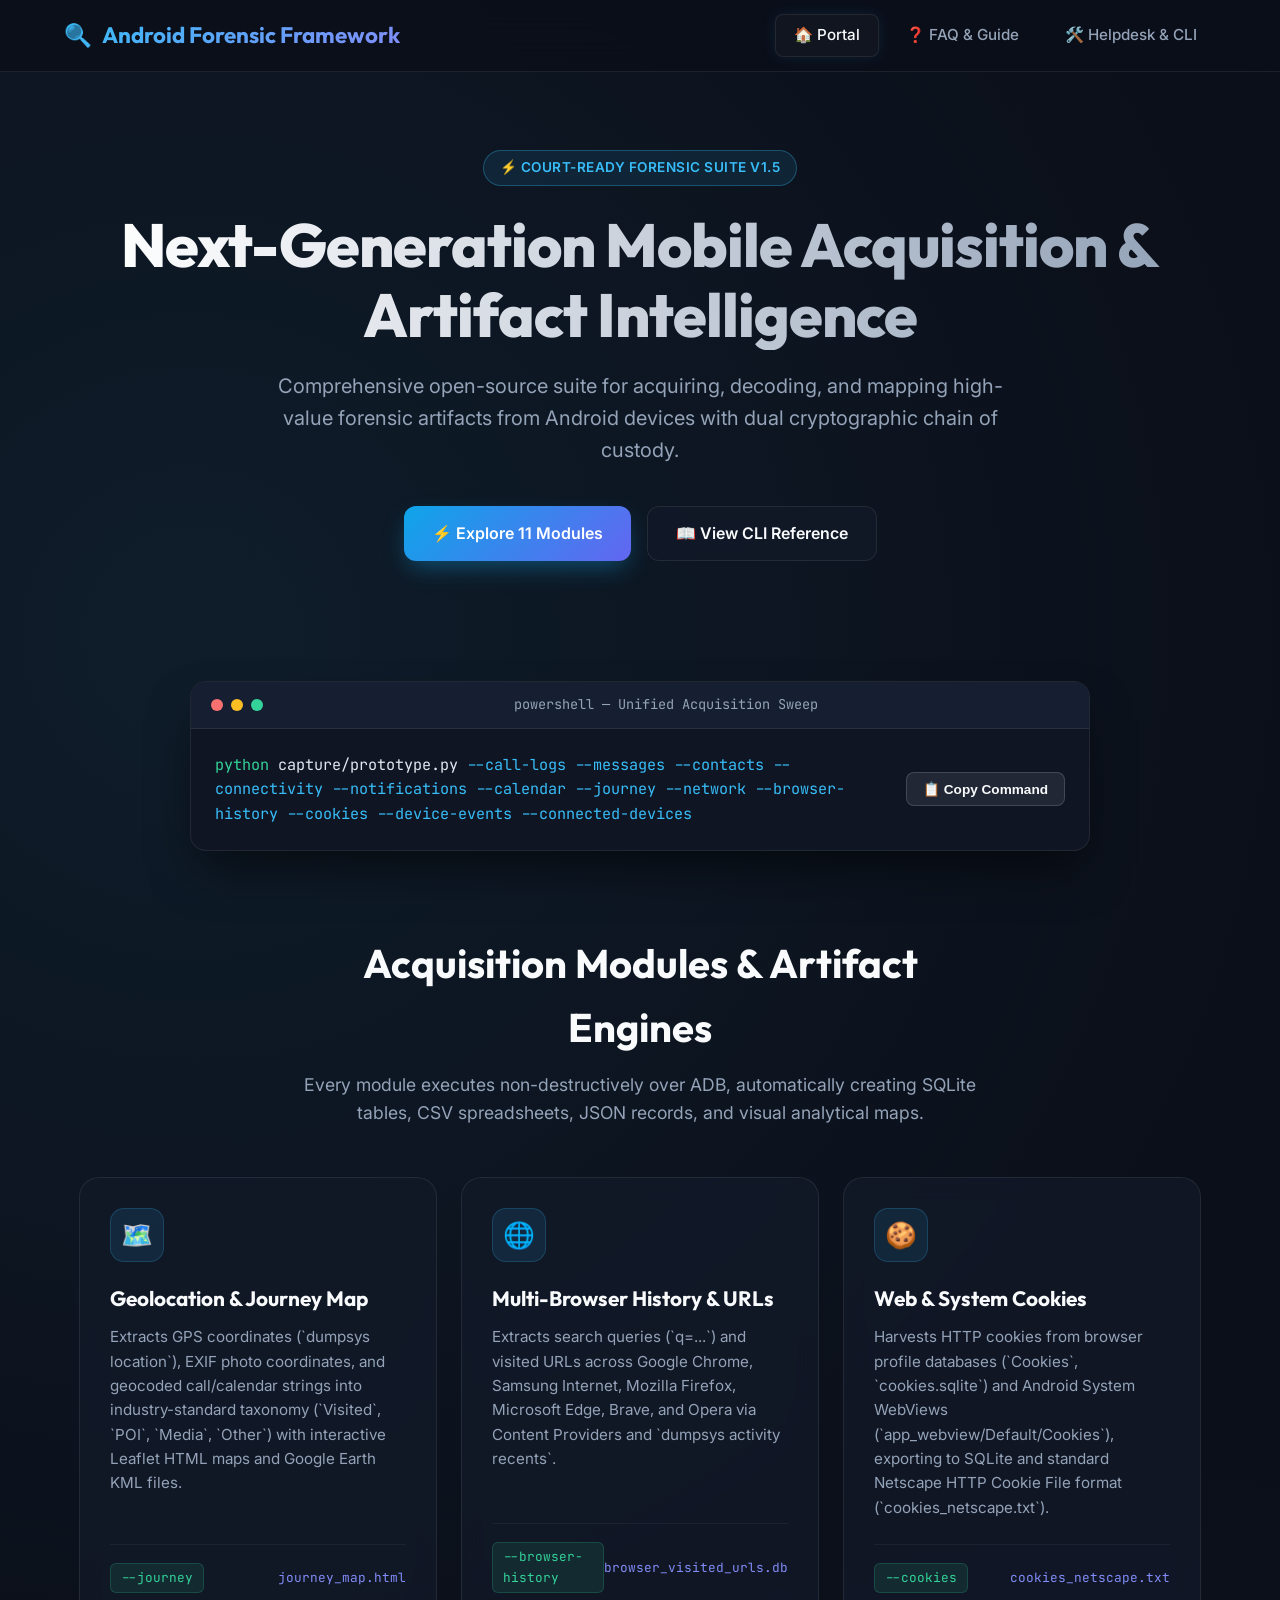
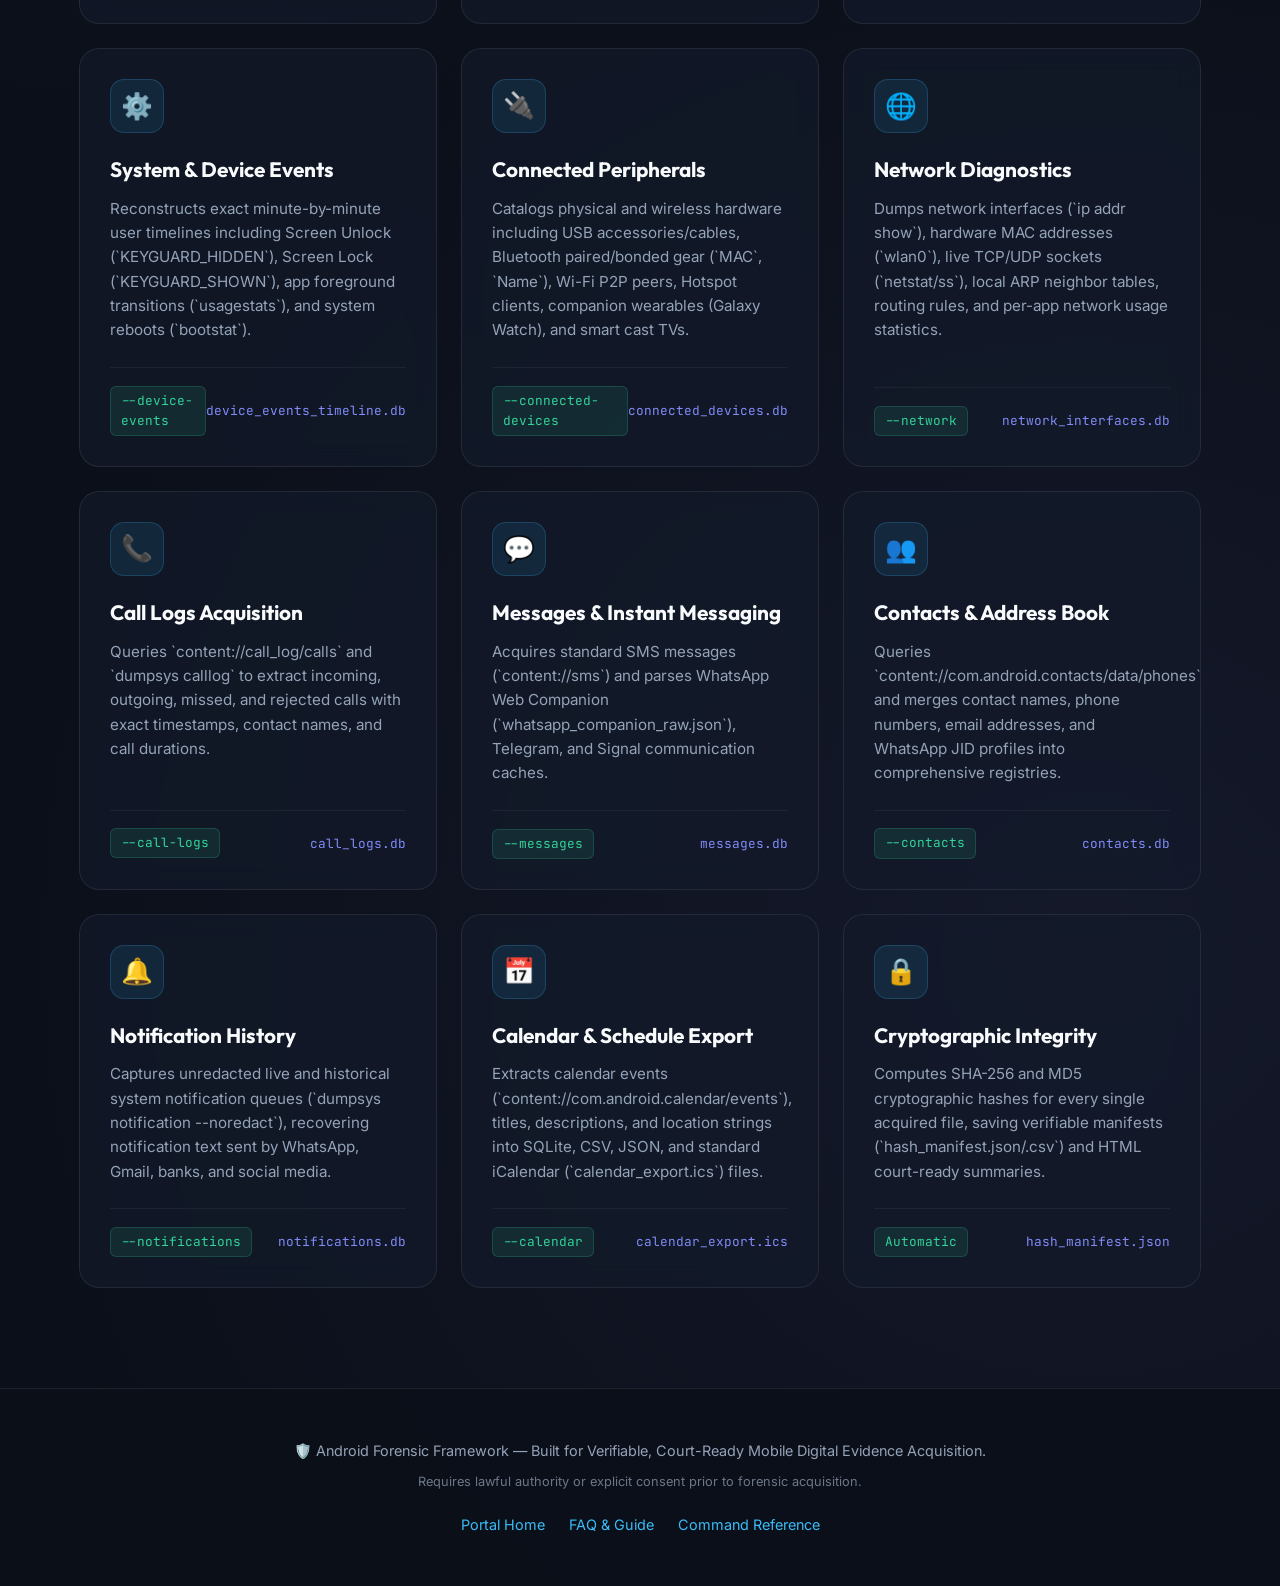
==== docs/index.html @ 3d1804c4 "prototype" ====
<!DOCTYPE html>
<html lang="en">
<head>
    <meta charset="UTF-8">
    <meta name="viewport" content="width=device-width, initial-scale=1.0">
    <title>Android Forensic Framework │ Documentation Portal</title>
    <link rel="preconnect" href="https://fonts.googleapis.com">
    <link rel="preconnect" href="https://fonts.gstatic.com" crossorigin>
    <link href="https://fonts.googleapis.com/css2?family=Inter:wght@300;400;500;600;700&family=JetBrains+Mono:wght@400;500;600&family=Outfit:wght@500;600;700;800&display=swap" rel="stylesheet">
    <style>
        :root {
            --bg-main: #0b0f19;
            --bg-card: rgba(19, 26, 42, 0.7);
            --bg-glass: rgba(255, 255, 255, 0.03);
            --border-glass: rgba(255, 255, 255, 0.08);
            --accent-cyan: #38bdf8;
            --accent-indigo: #818cf8;
            --accent-emerald: #34d399;
            --accent-rose: #f43f5e;
            --accent-amber: #fbbf24;
            --text-main: #f8fafc;
            --text-muted: #94a3b8;
        }

        * {
            box-sizing: border-box;
            margin: 0;
            padding: 0;
        }

        body {
            font-family: 'Inter', -apple-system, BlinkMacSystemFont, sans-serif;
            background: var(--bg-main);
            color: var(--text-main);
            line-height: 1.6;
            overflow-x: hidden;
            background-image: 
                radial-gradient(circle at 15% 20%, rgba(56, 189, 248, 0.08) 0%, transparent 40%),
                radial-gradient(circle at 85% 80%, rgba(129, 140, 248, 0.08) 0%, transparent 40%);
        }

        /* Navbar */
        nav {
            position: fixed;
            top: 0;
            left: 0;
            right: 0;
            height: 72px;
            background: rgba(11, 15, 25, 0.85);
            backdrop-filter: blur(16px);
            border-bottom: 1px solid var(--border-glass);
            display: flex;
            align-items: center;
            justify-content: space-between;
            padding: 0 5%;
            z-index: 1000;
        }

        .logo {
            font-family: 'Outfit', sans-serif;
            font-size: 1.4rem;
            font-weight: 700;
            background: linear-gradient(135deg, #38bdf8, #818cf8);
            -webkit-background-clip: text;
            -webkit-text-fill-color: transparent;
            display: flex;
            align-items: center;
            gap: 10px;
            text-decoration: none;
        }

        .nav-links {
            display: flex;
            gap: 8px;
        }

        .nav-links a {
            color: var(--text-muted);
            text-decoration: none;
            padding: 8px 18px;
            border-radius: 8px;
            font-size: 0.95rem;
            font-weight: 500;
            transition: all 0.25s ease;
            border: 1px solid transparent;
        }

        .nav-links a:hover, .nav-links a.active {
            color: var(--text-main);
            background: var(--bg-glass);
            border-color: var(--border-glass);
            box-shadow: 0 0 15px rgba(56, 189, 248, 0.1);
        }

        /* Hero Section */
        .hero {
            padding: 150px 5% 80px;
            max-width: 1200px;
            margin: 0 auto;
            text-align: center;
        }

        .badge {
            display: inline-flex;
            align-items: center;
            gap: 8px;
            padding: 6px 16px;
            background: rgba(56, 189, 248, 0.1);
            border: 1px solid rgba(56, 189, 248, 0.3);
            border-radius: 50px;
            color: var(--accent-cyan);
            font-size: 0.85rem;
            font-weight: 600;
            letter-spacing: 0.5px;
            text-transform: uppercase;
            margin-bottom: 24px;
            animation: pulse 3s infinite;
        }

        @keyframes pulse {
            0%, 100% { transform: scale(1); opacity: 1; }
            50% { transform: scale(1.02); opacity: 0.85; }
        }

        .hero h1 {
            font-family: 'Outfit', sans-serif;
            font-size: 3.8rem;
            font-weight: 800;
            letter-spacing: -1px;
            line-height: 1.15;
            margin-bottom: 20px;
            background: linear-gradient(to right, #ffffff, #94a3b8);
            -webkit-background-clip: text;
            -webkit-text-fill-color: transparent;
        }

        .hero p {
            font-size: 1.25rem;
            color: var(--text-muted);
            max-width: 750px;
            margin: 0 auto 40px;
        }

        .cta-buttons {
            display: flex;
            gap: 16px;
            justify-content: center;
            flex-wrap: wrap;
        }

        .btn {
            display: inline-flex;
            align-items: center;
            gap: 10px;
            padding: 14px 28px;
            border-radius: 12px;
            font-weight: 600;
            font-size: 1rem;
            text-decoration: none;
            transition: all 0.3s cubic-bezier(0.16, 1, 0.3, 1);
            cursor: pointer;
            border: none;
        }

        .btn-primary {
            background: linear-gradient(135deg, #0ea5e9, #6366f1);
            color: white;
            box-shadow: 0 10px 25px -5px rgba(14, 165, 233, 0.4);
        }

        .btn-primary:hover {
            transform: translateY(-2px);
            box-shadow: 0 15px 30px -5px rgba(14, 165, 233, 0.6);
        }

        .btn-secondary {
            background: var(--bg-card);
            color: var(--text-main);
            border: 1px solid var(--border-glass);
            backdrop-filter: blur(8px);
        }

        .btn-secondary:hover {
            background: rgba(30, 41, 59, 0.8);
            border-color: rgba(255, 255, 255, 0.2);
            transform: translateY(-2px);
        }

        /* Quick Command Terminal Banner */
        .terminal-banner {
            max-width: 900px;
            margin: 40px auto 80px;
            background: #0f1523;
            border: 1px solid var(--border-glass);
            border-radius: 16px;
            overflow: hidden;
            box-shadow: 0 25px 50px -12px rgba(0, 0, 0, 0.6);
        }

        .terminal-header {
            background: #161e31;
            padding: 12px 20px;
            display: flex;
            align-items: center;
            justify-content: space-between;
            border-bottom: 1px solid var(--border-glass);
        }

        .dots {
            display: flex;
            gap: 8px;
        }

        .dot {
            width: 12px;
            height: 12px;
            border-radius: 50%;
        }

        .dot-red { background: #f87171; }
        .dot-yellow { background: #fbbf24; }
        .dot-green { background: #34d399; }

        .terminal-title {
            font-family: 'JetBrains Mono', monospace;
            font-size: 0.85rem;
            color: var(--text-muted);
        }

        .terminal-body {
            padding: 24px;
            font-family: 'JetBrains Mono', monospace;
            font-size: 0.95rem;
            color: #e2e8f0;
            display: flex;
            align-items: center;
            justify-content: space-between;
            gap: 16px;
            overflow-x: auto;
        }

        .command-text {
            color: var(--accent-emerald);
        }

        .command-flag {
            color: var(--accent-cyan);
        }

        .copy-btn {
            background: rgba(255, 255, 255, 0.08);
            border: 1px solid rgba(255, 255, 255, 0.15);
            color: var(--text-main);
            padding: 8px 16px;
            border-radius: 8px;
            font-size: 0.85rem;
            font-weight: 600;
            cursor: pointer;
            transition: all 0.2s;
            white-space: nowrap;
        }

        .copy-btn:hover {
            background: rgba(56, 189, 248, 0.2);
            border-color: var(--accent-cyan);
        }

        /* Grid Section */
        .section-header {
            text-align: center;
            max-width: 800px;
            margin: 0 auto 50px;
            padding: 0 5%;
        }

        .section-header h2 {
            font-family: 'Outfit', sans-serif;
            font-size: 2.5rem;
            font-weight: 700;
            margin-bottom: 12px;
        }

        .section-header p {
            color: var(--text-muted);
            font-size: 1.1rem;
        }

        .modules-grid {
            display: grid;
            grid-template-columns: repeat(auto-fit, minmax(320px, 1fr));
            gap: 24px;
            max-width: 1250px;
            margin: 0 auto 100px;
            padding: 0 5%;
        }

        .module-card {
            background: var(--bg-card);
            border: 1px solid var(--border-glass);
            border-radius: 20px;
            padding: 30px;
            backdrop-filter: blur(12px);
            transition: all 0.3s cubic-bezier(0.16, 1, 0.3, 1);
            display: flex;
            flex-direction: column;
            justify-content: space-between;
            position: relative;
            overflow: hidden;
        }

        .module-card::before {
            content: '';
            position: absolute;
            top: 0;
            left: 0;
            right: 0;
            height: 3px;
            background: linear-gradient(90deg, var(--accent-cyan), var(--accent-indigo));
            opacity: 0;
            transition: opacity 0.3s;
        }

        .module-card:hover {
            transform: translateY(-6px);
            border-color: rgba(56, 189, 248, 0.3);
            box-shadow: 0 20px 40px -15px rgba(0, 0, 0, 0.7);
        }

        .module-card:hover::before {
            opacity: 1;
        }

        .card-icon {
            width: 54px;
            height: 54px;
            border-radius: 14px;
            background: rgba(56, 189, 248, 0.1);
            display: flex;
            align-items: center;
            justify-content: center;
            font-size: 1.6rem;
            margin-bottom: 20px;
            color: var(--accent-cyan);
            border: 1px solid rgba(56, 189, 248, 0.2);
        }

        .card-title {
            font-family: 'Outfit', sans-serif;
            font-size: 1.3rem;
            font-weight: 700;
            margin-bottom: 10px;
            color: var(--text-main);
        }

        .card-desc {
            color: var(--text-muted);
            font-size: 0.95rem;
            margin-bottom: 24px;
            flex-grow: 1;
        }

        .card-footer {
            display: flex;
            align-items: center;
            justify-content: space-between;
            padding-top: 18px;
            border-top: 1px solid rgba(255, 255, 255, 0.05);
            font-family: 'JetBrains Mono', monospace;
            font-size: 0.8rem;
        }

        .flag-tag {
            color: var(--accent-emerald);
            background: rgba(52, 211, 153, 0.1);
            padding: 4px 10px;
            border-radius: 6px;
            border: 1px solid rgba(52, 211, 153, 0.2);
        }

        .file-tag {
            color: var(--accent-indigo);
        }

        /* Footer */
        footer {
            border-top: 1px solid var(--border-glass);
            background: rgba(11, 15, 25, 0.95);
            padding: 50px 5%;
            text-align: center;
            color: var(--text-muted);
            font-size: 0.9rem;
        }

        footer p {
            margin-bottom: 10px;
        }

        .footer-links {
            display: flex;
            justify-content: center;
            gap: 24px;
            margin-top: 20px;
        }

        .footer-links a {
            color: var(--accent-cyan);
            text-decoration: none;
            transition: color 0.2s;
        }

        .footer-links a:hover {
            color: white;
        }
    </style>
</head>
<body>

    <nav>
        <a href="index.html" class="logo">
            <span>🔍</span> Android Forensic Framework
        </a>
        <div class="nav-links">
            <a href="index.html" class="active">🏠 Portal</a>
            <a href="faq.html">❓ FAQ & Guide</a>
            <a href="help.html">🛠️ Helpdesk & CLI</a>
        </div>
    </nav>

    <section class="hero">
        <div class="badge">⚡ Court-Ready Forensic Suite v1.5</div>
        <h1>Next-Generation Mobile Acquisition & Artifact Intelligence</h1>
        <p>Comprehensive open-source suite for acquiring, decoding, and mapping high-value forensic artifacts from Android devices with dual cryptographic chain of custody.</p>
        
        <div class="cta-buttons">
            <a href="#modules" class="btn btn-primary">⚡ Explore 11 Modules</a>
            <a href="help.html" class="btn btn-secondary">📖 View CLI Reference</a>
        </div>
    </section>

    <div class="terminal-banner">
        <div class="terminal-header">
            <div class="dots">
                <span class="dot dot-red"></span>
                <span class="dot dot-yellow"></span>
                <span class="dot dot-green"></span>
            </div>
            <span class="terminal-title">powershell — Unified Acquisition Sweep</span>
            <span></span>
        </div>
        <div class="terminal-body">
            <div>
                <span class="command-text">python</span> capture/prototype.py 
                <span class="command-flag">--call-logs --messages --contacts --connectivity --notifications --calendar --journey --network --browser-history --cookies --device-events --connected-devices</span>
            </div>
            <button class="copy-btn" onclick="copyCommand(this)">📋 Copy Command</button>
        </div>
    </div>

    <div class="section-header" id="modules">
        <h2>Acquisition Modules & Artifact Engines</h2>
        <p>Every module executes non-destructively over ADB, automatically creating SQLite tables, CSV spreadsheets, JSON records, and visual analytical maps.</p>
    </div>

    <div class="modules-grid">
        <!-- Module 1 -->
        <div class="module-card">
            <div>
                <div class="card-icon">🗺️</div>
                <div class="card-title">Geolocation & Journey Map</div>
                <div class="card-desc">Extracts GPS coordinates (`dumpsys location`), EXIF photo coordinates, and geocoded call/calendar strings into industry-standard taxonomy (`Visited`, `POI`, `Media`, `Other`) with interactive Leaflet HTML maps and Google Earth KML files.</div>
            </div>
            <div class="card-footer">
                <span class="flag-tag">--journey</span>
                <span class="file-tag">journey_map.html</span>
            </div>
        </div>

        <!-- Module 2 -->
        <div class="module-card">
            <div>
                <div class="card-icon">🌐</div>
                <div class="card-title">Multi-Browser History & URLs</div>
                <div class="card-desc">Extracts search queries (`q=...`) and visited URLs across Google Chrome, Samsung Internet, Mozilla Firefox, Microsoft Edge, Brave, and Opera via Content Providers and `dumpsys activity recents`.</div>
            </div>
            <div class="card-footer">
                <span class="flag-tag">--browser-history</span>
                <span class="file-tag">browser_visited_urls.db</span>
            </div>
        </div>

        <!-- Module 3 -->
        <div class="module-card">
            <div>
                <div class="card-icon">🍪</div>
                <div class="card-title">Web & System Cookies</div>
                <div class="card-desc">Harvests HTTP cookies from browser profile databases (`Cookies`, `cookies.sqlite`) and Android System WebViews (`app_webview/Default/Cookies`), exporting to SQLite and standard Netscape HTTP Cookie File format (`cookies_netscape.txt`).</div>
            </div>
            <div class="card-footer">
                <span class="flag-tag">--cookies</span>
                <span class="file-tag">cookies_netscape.txt</span>
            </div>
        </div>

        <!-- Module 4 -->
        <div class="module-card">
            <div>
                <div class="card-icon">⚙️</div>
                <div class="card-title">System & Device Events</div>
                <div class="card-desc">Reconstructs exact minute-by-minute user timelines including Screen Unlock (`KEYGUARD_HIDDEN`), Screen Lock (`KEYGUARD_SHOWN`), app foreground transitions (`usagestats`), and system reboots (`bootstat`).</div>
            </div>
            <div class="card-footer">
                <span class="flag-tag">--device-events</span>
                <span class="file-tag">device_events_timeline.db</span>
            </div>
        </div>

        <!-- Module 5 -->
        <div class="module-card">
            <div>
                <div class="card-icon">🔌</div>
                <div class="card-title">Connected Peripherals</div>
                <div class="card-desc">Catalogs physical and wireless hardware including USB accessories/cables, Bluetooth paired/bonded gear (`MAC`, `Name`), Wi-Fi P2P peers, Hotspot clients, companion wearables (Galaxy Watch), and smart cast TVs.</div>
            </div>
            <div class="card-footer">
                <span class="flag-tag">--connected-devices</span>
                <span class="file-tag">connected_devices.db</span>
            </div>
        </div>

        <!-- Module 6 -->
        <div class="module-card">
            <div>
                <div class="card-icon">🌐</div>
                <div class="card-title">Network Diagnostics</div>
                <div class="card-desc">Dumps network interfaces (`ip addr show`), hardware MAC addresses (`wlan0`), live TCP/UDP sockets (`netstat/ss`), local ARP neighbor tables, routing rules, and per-app network usage statistics.</div>
            </div>
            <div class="card-footer">
                <span class="flag-tag">--network</span>
                <span class="file-tag">network_interfaces.db</span>
            </div>
        </div>

        <!-- Module 7 -->
        <div class="module-card">
            <div>
                <div class="card-icon">📞</div>
                <div class="card-title">Call Logs Acquisition</div>
                <div class="card-desc">Queries `content://call_log/calls` and `dumpsys calllog` to extract incoming, outgoing, missed, and rejected calls with exact timestamps, contact names, and call durations.</div>
            </div>
            <div class="card-footer">
                <span class="flag-tag">--call-logs</span>
                <span class="file-tag">call_logs.db</span>
            </div>
        </div>

        <!-- Module 8 -->
        <div class="module-card">
            <div>
                <div class="card-icon">💬</div>
                <div class="card-title">Messages & Instant Messaging</div>
                <div class="card-desc">Acquires standard SMS messages (`content://sms`) and parses WhatsApp Web Companion (`whatsapp_companion_raw.json`), Telegram, and Signal communication caches.</div>
            </div>
            <div class="card-footer">
                <span class="flag-tag">--messages</span>
                <span class="file-tag">messages.db</span>
            </div>
        </div>

        <!-- Module 9 -->
        <div class="module-card">
            <div>
                <div class="card-icon">👥</div>
                <div class="card-title">Contacts & Address Book</div>
                <div class="card-desc">Queries `content://com.android.contacts/data/phones` and merges contact names, phone numbers, email addresses, and WhatsApp JID profiles into comprehensive registries.</div>
            </div>
            <div class="card-footer">
                <span class="flag-tag">--contacts</span>
                <span class="file-tag">contacts.db</span>
            </div>
        </div>

        <!-- Module 10 -->
        <div class="module-card">
            <div>
                <div class="card-icon">🔔</div>
                <div class="card-title">Notification History</div>
                <div class="card-desc">Captures unredacted live and historical system notification queues (`dumpsys notification --noredact`), recovering notification text sent by WhatsApp, Gmail, banks, and social media.</div>
            </div>
            <div class="card-footer">
                <span class="flag-tag">--notifications</span>
                <span class="file-tag">notifications.db</span>
            </div>
        </div>

        <!-- Module 11 -->
        <div class="module-card">
            <div>
                <div class="card-icon">📅</div>
                <div class="card-title">Calendar & Schedule Export</div>
                <div class="card-desc">Extracts calendar events (`content://com.android.calendar/events`), titles, descriptions, and location strings into SQLite, CSV, JSON, and standard iCalendar (`calendar_export.ics`) files.</div>
            </div>
            <div class="card-footer">
                <span class="flag-tag">--calendar</span>
                <span class="file-tag">calendar_export.ics</span>
            </div>
        </div>

        <!-- Module 12 -->
        <div class="module-card">
            <div>
                <div class="card-icon">🔒</div>
                <div class="card-title">Cryptographic Integrity</div>
                <div class="card-desc">Computes SHA-256 and MD5 cryptographic hashes for every single acquired file, saving verifiable manifests (`hash_manifest.json/.csv`) and HTML court-ready summaries.</div>
            </div>
            <div class="card-footer">
                <span class="flag-tag">Automatic</span>
                <span class="file-tag">hash_manifest.json</span>
            </div>
        </div>
    </div>

    <footer>
        <p>🛡️ Android Forensic Framework — Built for Verifiable, Court-Ready Mobile Digital Evidence Acquisition.</p>
        <p style="font-size: 0.8rem; opacity: 0.7;">Requires lawful authority or explicit consent prior to forensic acquisition.</p>
        <div class="footer-links">
            <a href="index.html">Portal Home</a>
            <a href="faq.html">FAQ & Guide</a>
            <a href="help.html">Command Reference</a>
        </div>
    </footer>

    <script>
        function copyCommand(btn) {
            const cmd = "python capture/prototype.py --call-logs --messages --contacts --connectivity --notifications --calendar --journey --network --browser-history --cookies --device-events --connected-devices";
            navigator.clipboard.writeText(cmd).then(() => {
                const originalText = btn.innerText;
                btn.innerText = "✅ Copied to Clipboard!";
                btn.style.background = "rgba(52, 211, 153, 0.2)";
                btn.style.borderColor = "#34d399";
                setTimeout(() => {
                    btn.innerText = originalText;
                    btn.style.background = "";
                    btn.style.borderColor = "";
                }, 2000);
            });
        }
    </script>
</body>
</html>
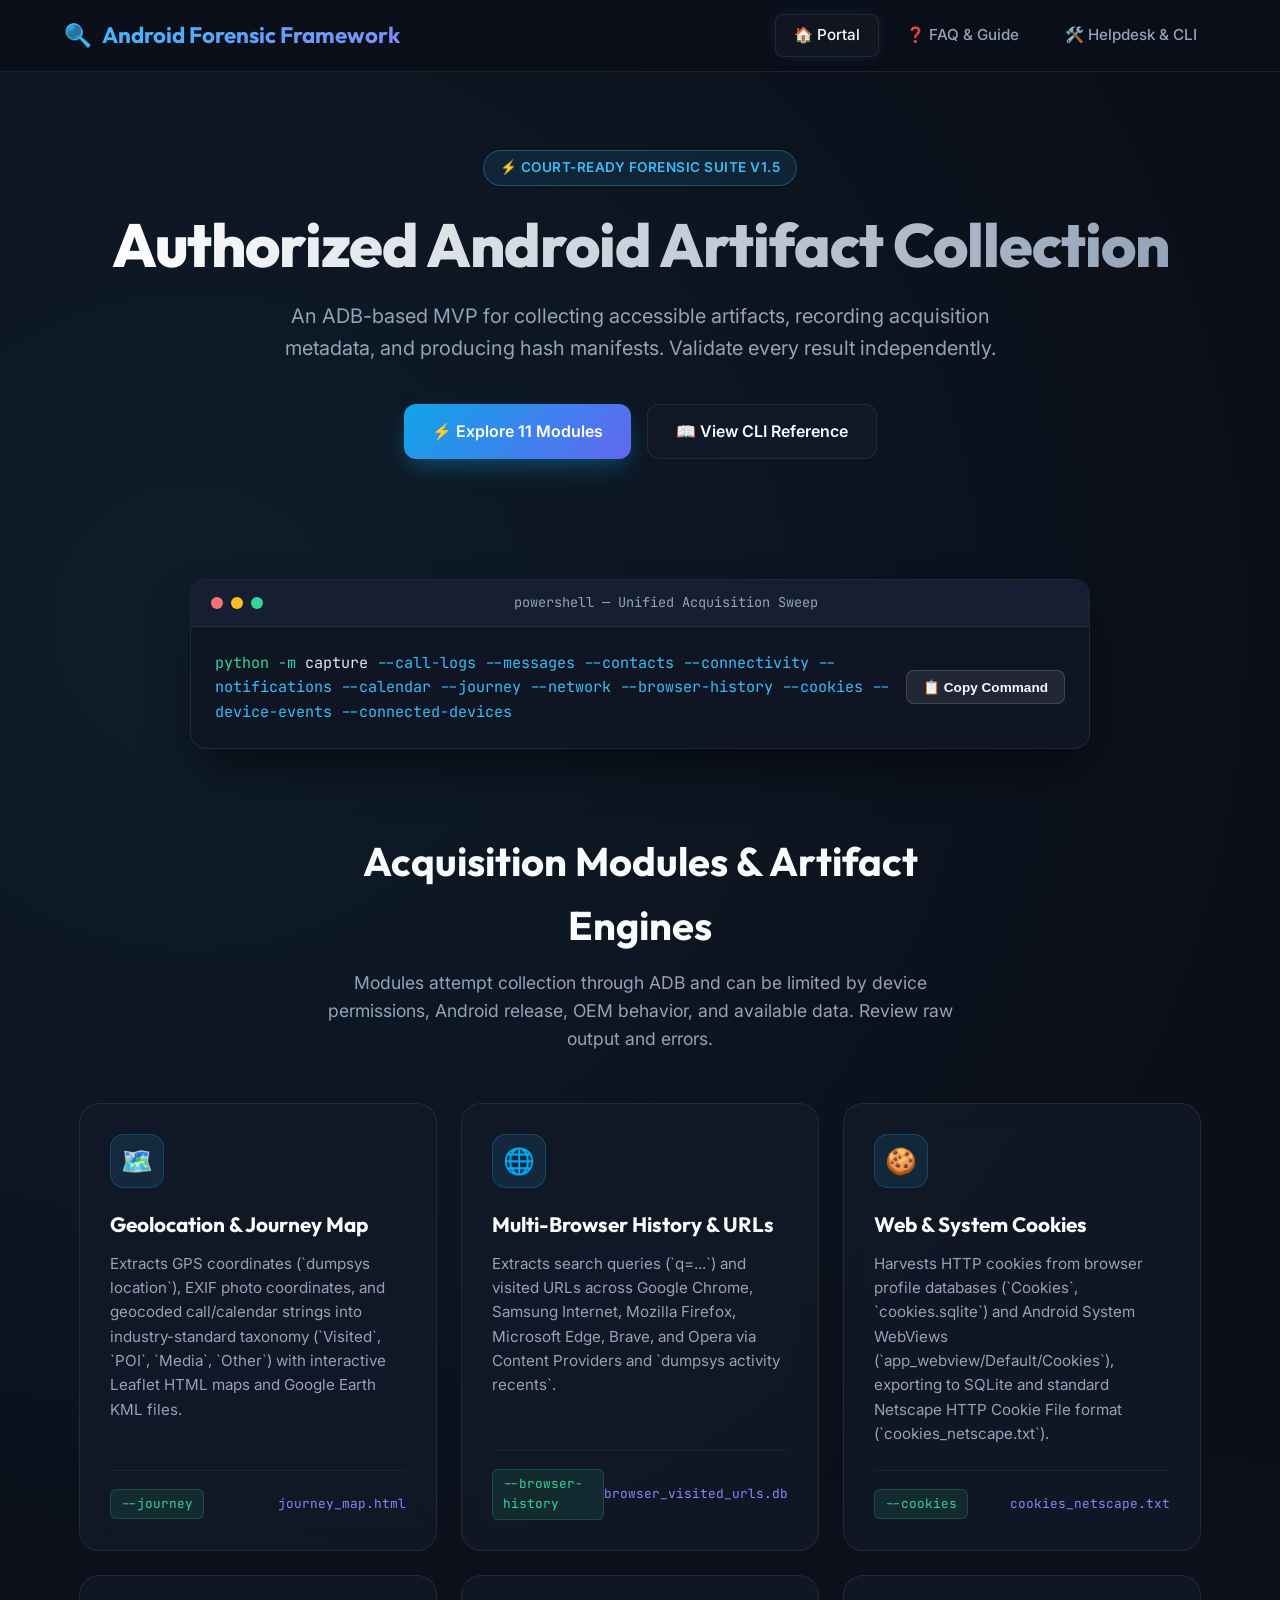
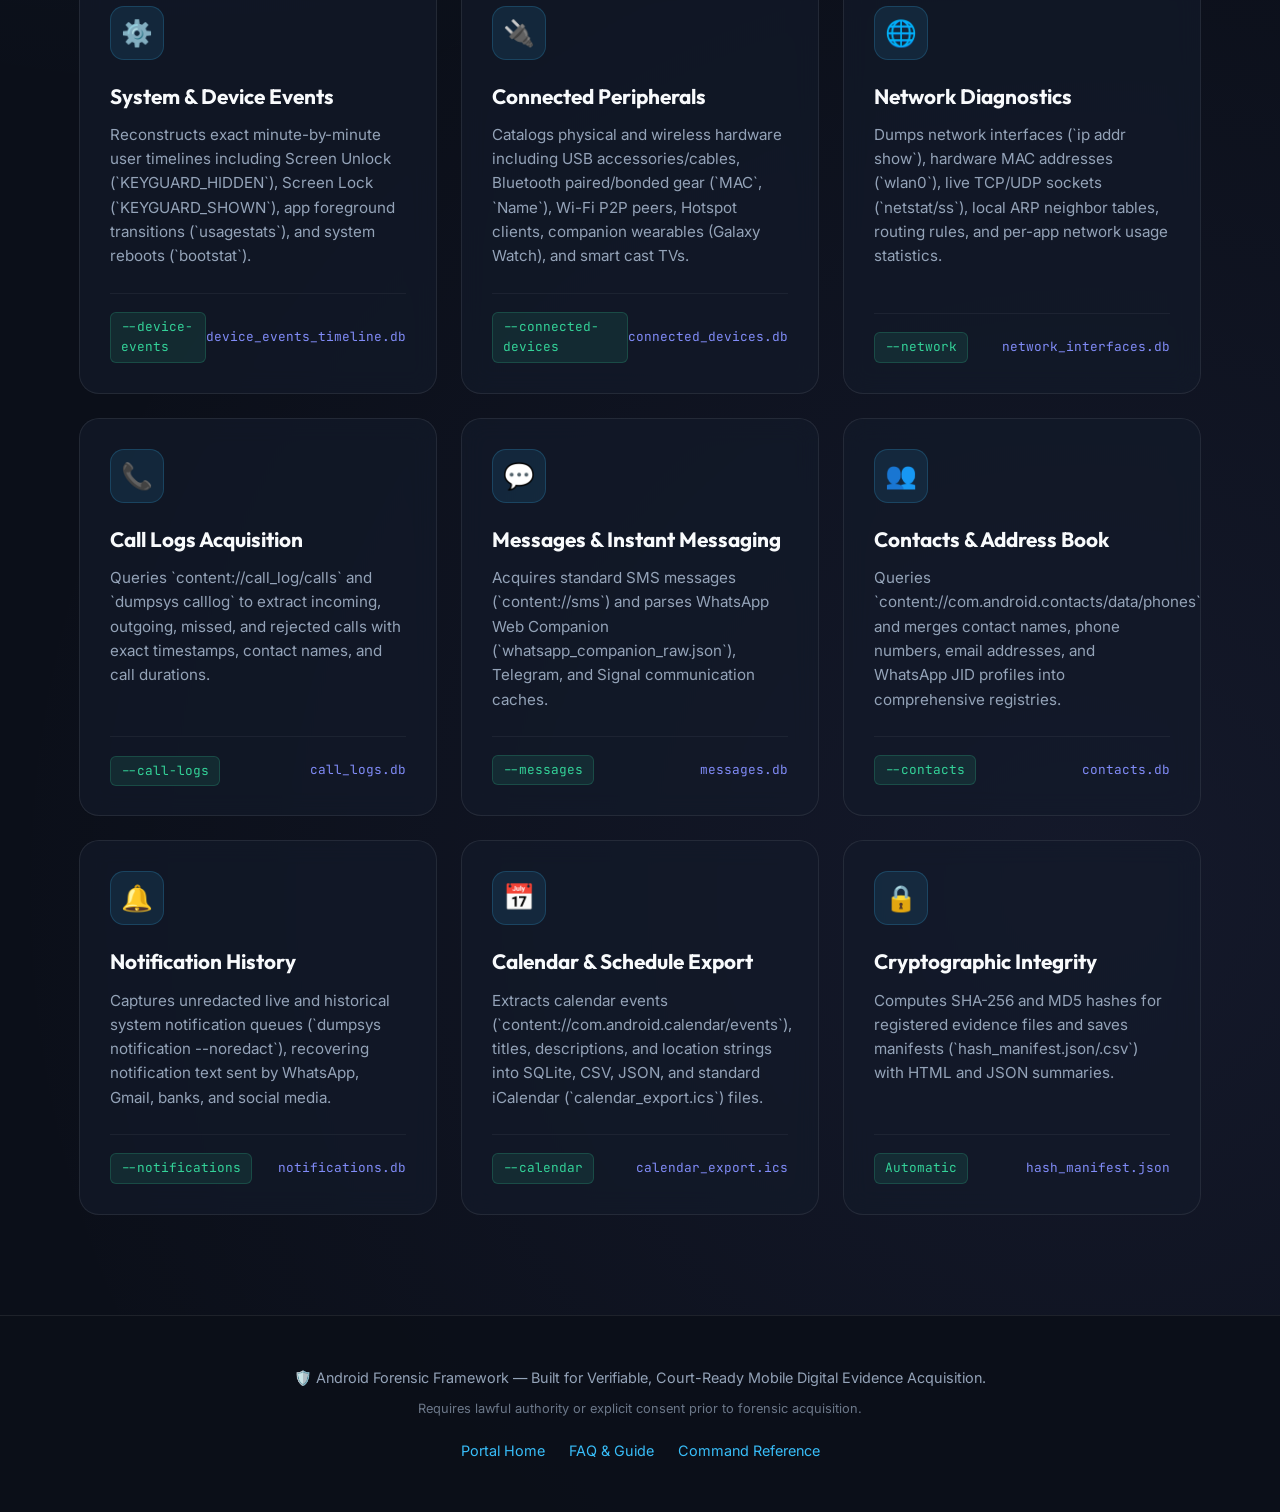
==== commit ff8930b6: "update-codebase" ====
--- a/docs/index.html
+++ b/docs/index.html
@@ -428,8 +428,8 @@
 
     <section class="hero">
         <div class="badge">⚡ Court-Ready Forensic Suite v1.5</div>
-        <h1>Next-Generation Mobile Acquisition & Artifact Intelligence</h1>
-        <p>Comprehensive open-source suite for acquiring, decoding, and mapping high-value forensic artifacts from Android devices with dual cryptographic chain of custody.</p>
+        <h1>Authorized Android Artifact Collection</h1>
+        <p>An ADB-based MVP for collecting accessible artifacts, recording acquisition metadata, and producing hash manifests. Validate every result independently.</p>
         
         <div class="cta-buttons">
             <a href="#modules" class="btn btn-primary">⚡ Explore 11 Modules</a>
@@ -449,7 +449,7 @@
         </div>
         <div class="terminal-body">
             <div>
-                <span class="command-text">python</span> capture/prototype.py 
+                <span class="command-text">python -m</span> capture
                 <span class="command-flag">--call-logs --messages --contacts --connectivity --notifications --calendar --journey --network --browser-history --cookies --device-events --connected-devices</span>
             </div>
             <button class="copy-btn" onclick="copyCommand(this)">📋 Copy Command</button>
@@ -458,7 +458,7 @@
 
     <div class="section-header" id="modules">
         <h2>Acquisition Modules & Artifact Engines</h2>
-        <p>Every module executes non-destructively over ADB, automatically creating SQLite tables, CSV spreadsheets, JSON records, and visual analytical maps.</p>
+        <p>Modules attempt collection through ADB and can be limited by device permissions, Android release, OEM behavior, and available data. Review raw output and errors.</p>
     </div>
 
     <div class="modules-grid">
@@ -610,7 +610,7 @@
             <div>
                 <div class="card-icon">🔒</div>
                 <div class="card-title">Cryptographic Integrity</div>
-                <div class="card-desc">Computes SHA-256 and MD5 cryptographic hashes for every single acquired file, saving verifiable manifests (`hash_manifest.json/.csv`) and HTML court-ready summaries.</div>
+                <div class="card-desc">Computes SHA-256 and MD5 hashes for registered evidence files and saves manifests (`hash_manifest.json/.csv`) with HTML and JSON summaries.</div>
             </div>
             <div class="card-footer">
                 <span class="flag-tag">Automatic</span>
@@ -631,7 +631,7 @@
 
     <script>
         function copyCommand(btn) {
-            const cmd = "python capture/prototype.py --call-logs --messages --contacts --connectivity --notifications --calendar --journey --network --browser-history --cookies --device-events --connected-devices";
+            const cmd = "python -m capture --serial DEVICE_SERIAL --call-logs --messages --contacts --connectivity --notifications --calendar --journey --network --browser-history --cookies --device-events --connected-devices";
             navigator.clipboard.writeText(cmd).then(() => {
                 const originalText = btn.innerText;
                 btn.innerText = "✅ Copied to Clipboard!";
